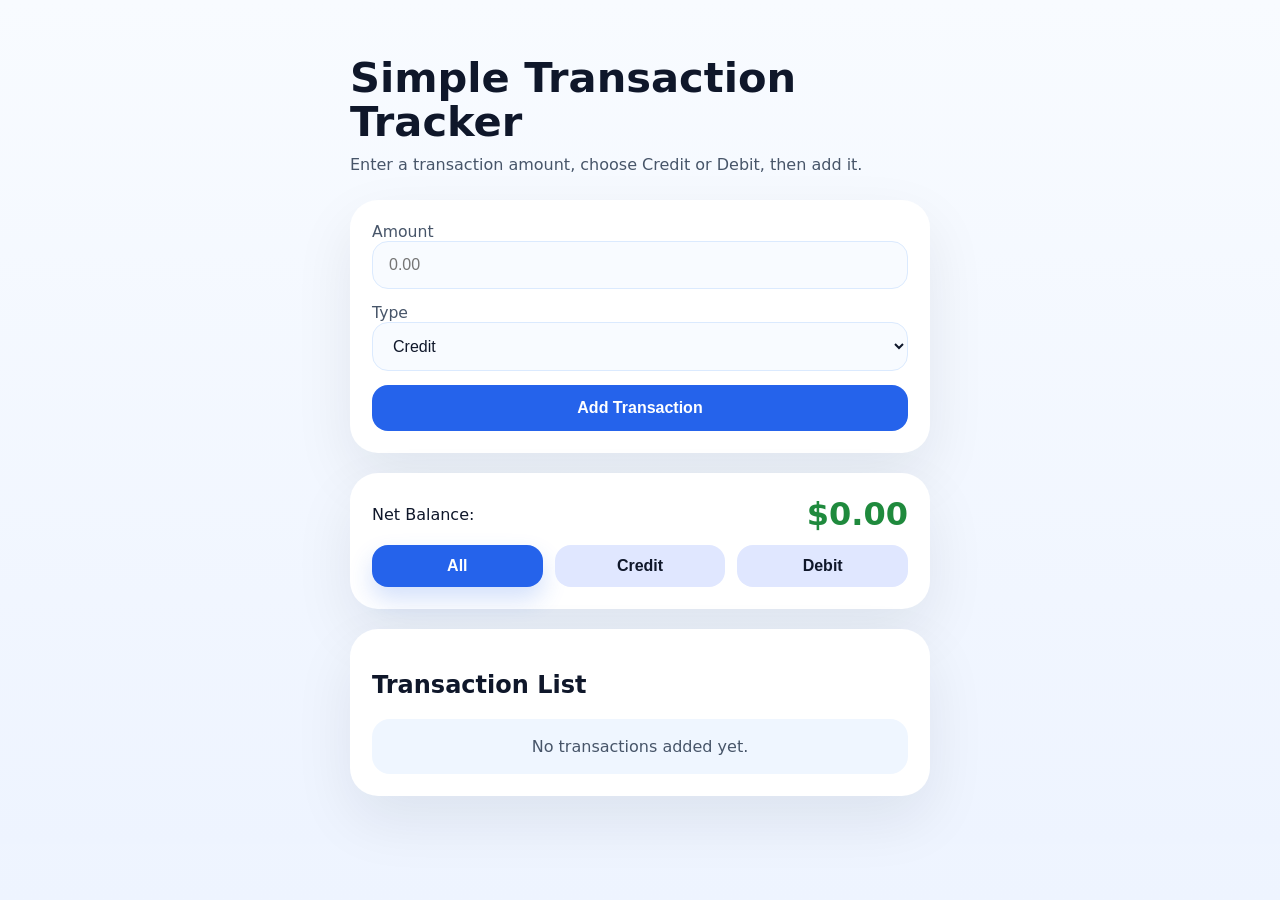
==== finance/home.html @ ed184b3a "Add Crypto countdown demo; simplify finance UI; style improvements" ====
<!DOCTYPE html>
<html lang="en">

<head>
  <meta charset="UTF-8" />
  <meta name="viewport" content="width=device-width, initial-scale=1.0" />
  <title>Simple Transaction Tracker</title>
  <link rel="stylesheet" href="style.css" />
</head>

<body>
  <div class="app">
    <h1>Simple Transaction Tracker</h1>
    <p class="intro">Enter a transaction amount, choose Credit or Debit, then add it.</p>

    <div class="card">
      <label>
        Amount
        <input id="amount" type="number" min="0.01" step="0.01" placeholder="0.00" />
      </label>

      <label>
        Type
        <select id="type">
          <option value="Credit">Credit</option>
          <option value="Debit">Debit</option>
        </select>
      </label>

      <button id="addBtn">Add Transaction</button>
    </div>

    <div class="card">
      <div class="balance-row">
        <span>Net Balance:</span>
        <strong id="balance">$0.00</strong>
      </div>

      <div class="filter-row">
        <button id="allBtn" class="active">All</button>
        <button id="creditBtn">Credit</button>
        <button id="debitBtn">Debit</button>
      </div>
    </div>

    <div class="card">
      <h2>Transaction List</h2>
      <ul id="transactionList" class="transaction-list"></ul>
    </div>
  </div>

  <script src="home.js"></script>
</body>

</html>
---- finance/style.css ----
:root {
  color-scheme: light;
  --bg: #eef4ff;
  --card: #ffffff;
  --text: #0f172a;
  --muted: #475569;
  --accent: #2563eb;
  --accent-soft: #e0e7ff;
  --success: #16a34a;
  --danger: #dc2626;
  --border: #dbeafe;
  --shadow: 0 24px 60px rgba(15, 23, 42, 0.08);
}

* {
  box-sizing: border-box;
}

html,
body {
  margin: 0;
  min-height: 100%;
  font-family: Inter, system-ui, -apple-system, BlinkMacSystemFont, "Segoe UI", sans-serif;
  background: linear-gradient(180deg, #f8fbff 0%, var(--bg) 100%);
  color: var(--text);
}

body {
  padding: 28px 16px;
}

.app {
  max-width: 580px;
  margin: 0 auto;
}

h1 {
  margin-bottom: 8px;
  font-size: clamp(2rem, 4vw, 2.6rem);
  line-height: 1.05;
}

.intro {
  margin: 0 0 22px;
  color: var(--muted);
  font-size: 1rem;
  line-height: 1.7;
}

.card {
  background: var(--card);
  border-radius: 28px;
  padding: 22px;
  box-shadow: var(--shadow);
  margin-bottom: 20px;
}

label {
  display: block;
  margin-bottom: 14px;
  color: var(--muted);
  font-size: 0.98rem;
}

input,
select {
  width: 100%;
  padding: 14px 16px;
  border-radius: 16px;
  border: 1px solid var(--border);
  background: #f8fbff;
  color: var(--text);
  font-size: 1rem;
  outline: none;
  transition: border-color 0.2s ease, box-shadow 0.2s ease;
}

input:focus,
select:focus {
  border-color: var(--accent);
  box-shadow: 0 0 0 4px rgba(37, 99, 235, 0.12);
}

button {
  width: 100%;
  padding: 14px 18px;
  border: none;
  border-radius: 16px;
  background: var(--accent);
  color: white;
  font-size: 1rem;
  font-weight: 600;
  cursor: pointer;
  transition: transform 0.2s ease, box-shadow 0.2s ease;
}

button:hover {
  transform: translateY(-1px);
  box-shadow: 0 14px 30px rgba(37, 99, 235, 0.18);
}

.filter-row {
  display: grid;
  grid-template-columns: repeat(3, minmax(0, 1fr));
  gap: 12px;
  margin-top: 12px;
}

.filter-row button {
  width: 100%;
  padding: 12px 16px;
  background: var(--accent-soft);
  color: var(--text);
  box-shadow: none;
}

.filter-row button.active {
  background: var(--accent);
  color: white;
  box-shadow: 0 12px 24px rgba(37, 99, 235, 0.2);
}

.balance-row {
  display: flex;
  justify-content: space-between;
  align-items: center;
  gap: 12px;
}

.balance-row strong {
  font-size: 2rem;
  color: var(--text);
}

.transaction-list {
  list-style: none;
  margin: 0;
  padding: 0;
}

.transaction-item {
  display: flex;
  justify-content: space-between;
  align-items: center;
  padding: 16px 18px;
  border-radius: 18px;
  background: #f8fbff;
  margin-bottom: 12px;
  border: 1px solid #e2e8f0;
}

.transaction-item.credit {
  border-left: 4px solid var(--success);
}

.transaction-item.debit {
  border-left: 4px solid var(--danger);
}

.transaction-item span {
  color: var(--text);
}

.transaction-empty {
  color: var(--muted);
  text-align: center;
  padding: 18px;
  border-radius: 18px;
  background: #eff6ff;
}

@media (max-width: 520px) {
  .filter-row {
    grid-template-columns: 1fr;
  }

  .balance-row {
    flex-direction: column;
    align-items: flex-start;
  }
}
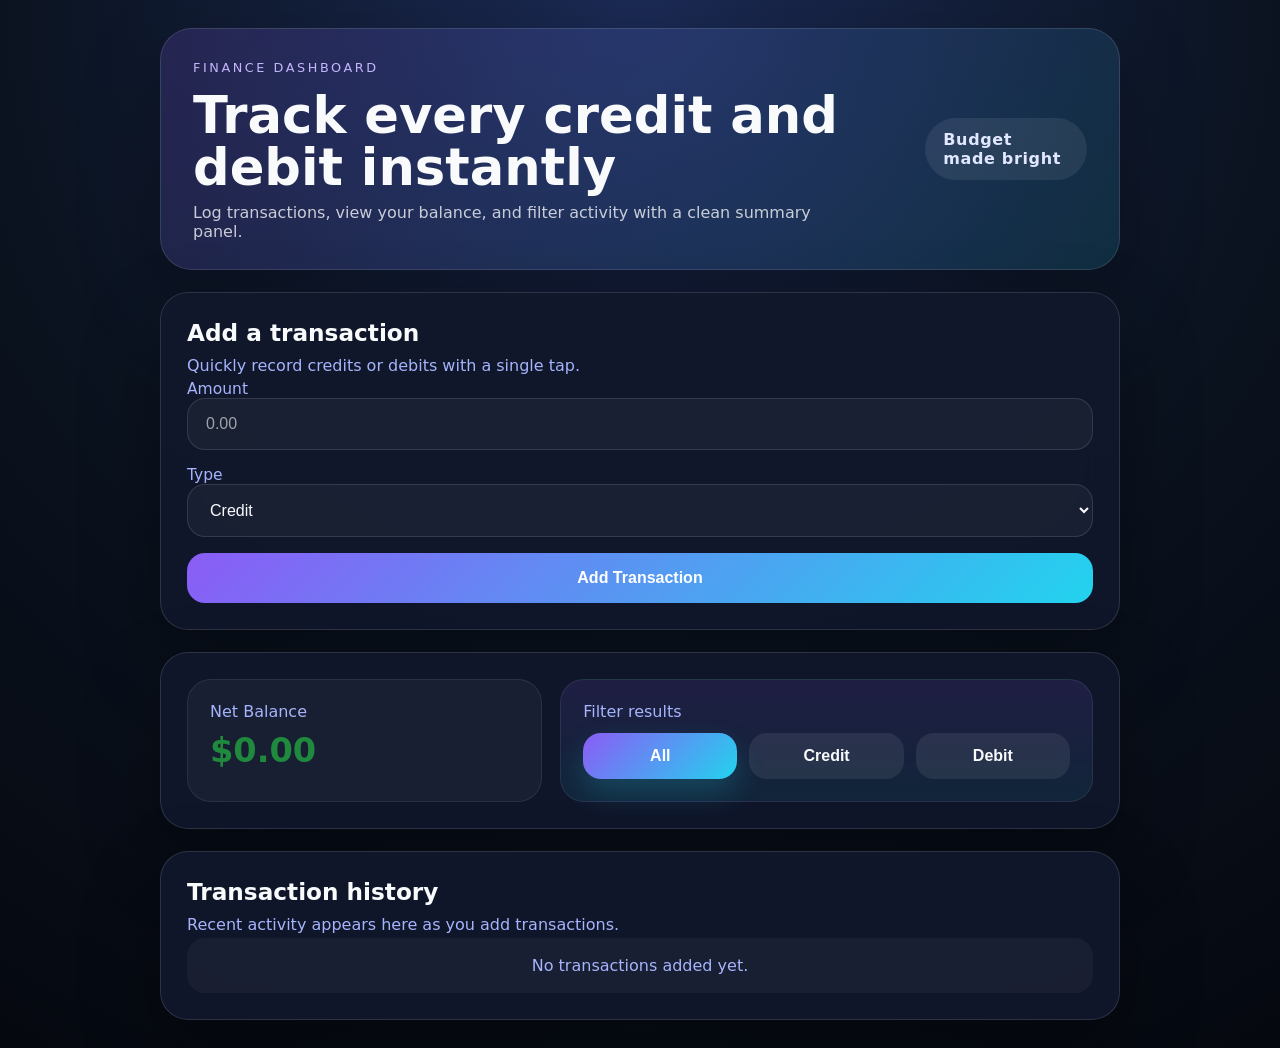
==== commit 165af230: "Update finance and crypto frontend layouts" ====
--- a/finance/home.html
+++ b/finance/home.html
@@ -4,21 +4,30 @@
 <head>
   <meta charset="UTF-8" />
   <meta name="viewport" content="width=device-width, initial-scale=1.0" />
-  <title>Simple Transaction Tracker</title>
+  <title>Smart Finance Tracker</title>
   <link rel="stylesheet" href="style.css" />
 </head>
 
 <body>
-  <div class="app">
-    <h1>Simple Transaction Tracker</h1>
-    <p class="intro">Enter a transaction amount, choose Credit or Debit, then add it.</p>
+  <div class="page-shell">
+    <header class="hero-card">
+      <div>
+        <span class="eyebrow">Finance Dashboard</span>
+        <h1>Track every credit and debit instantly</h1>
+        <p>Log transactions, view your balance, and filter activity with a clean summary panel.</p>
+      </div>
+      <div class="hero-pill">Budget made bright</div>
+    </header>
 
-    <div class="card">
+    <section class="card input-card">
+      <div class="card-heading">
+        <h2>Add a transaction</h2>
+        <p>Quickly record credits or debits with a single tap.</p>
+      </div>
       <label>
         Amount
         <input id="amount" type="number" min="0.01" step="0.01" placeholder="0.00" />
       </label>
-
       <label>
         Type
         <select id="type">
@@ -26,27 +35,33 @@
           <option value="Debit">Debit</option>
         </select>
       </label>
+      <button id="addBtn">Add Transaction</button>
+    </section>
 
-      <button id="addBtn">Add Transaction</button>
-    </div>
+    <section class="card overview-card">
+      <div class="overview-grid">
+        <div class="overview-item">
+          <span>Net Balance</span>
+          <strong id="balance">$0.00</strong>
+        </div>
+        <div class="overview-item accent">
+          <span>Filter results</span>
+          <div class="filter-row">
+            <button id="allBtn" class="active">All</button>
+            <button id="creditBtn">Credit</button>
+            <button id="debitBtn">Debit</button>
+          </div>
+        </div>
+      </div>
+    </section>
 
-    <div class="card">
-      <div class="balance-row">
-        <span>Net Balance:</span>
-        <strong id="balance">$0.00</strong>
+    <section class="card transaction-card">
+      <div class="card-heading">
+        <h2>Transaction history</h2>
+        <p>Recent activity appears here as you add transactions.</p>
       </div>
-
-      <div class="filter-row">
-        <button id="allBtn" class="active">All</button>
-        <button id="creditBtn">Credit</button>
-        <button id="debitBtn">Debit</button>
-      </div>
-    </div>
-
-    <div class="card">
-      <h2>Transaction List</h2>
       <ul id="transactionList" class="transaction-list"></ul>
-    </div>
+    </section>
   </div>
 
   <script src="home.js"></script>
--- a/finance/style.css
+++ b/finance/style.css
@@ -1,15 +1,16 @@
 :root {
-  color-scheme: light;
-  --bg: #eef4ff;
-  --card: #ffffff;
-  --text: #0f172a;
-  --muted: #475569;
-  --accent: #2563eb;
-  --accent-soft: #e0e7ff;
-  --success: #16a34a;
-  --danger: #dc2626;
-  --border: #dbeafe;
-  --shadow: 0 24px 60px rgba(15, 23, 42, 0.08);
+  color-scheme: dark;
+  --bg: #0b1320;
+  --surface: rgba(17, 24, 44, 0.95);
+  --panel: rgba(255, 255, 255, 0.06);
+  --text: #f8fafc;
+  --muted: #a5b4fc;
+  --accent: #8b5cf6;
+  --accent-2: #22d3ee;
+  --success: #34d399;
+  --danger: #fb7185;
+  --border: rgba(255, 255, 255, 0.12);
+  --shadow: 0 32px 80px rgba(0, 0, 0, 0.32);
 }
 
 * {
@@ -21,82 +22,162 @@
   margin: 0;
   min-height: 100%;
   font-family: Inter, system-ui, -apple-system, BlinkMacSystemFont, "Segoe UI", sans-serif;
-  background: linear-gradient(180deg, #f8fbff 0%, var(--bg) 100%);
+  background: radial-gradient(circle at top, #1b2a55 0%, #0b1320 52%, #05080f 100%);
   color: var(--text);
 }
 
 body {
-  padding: 28px 16px;
-}
-
-.app {
-  max-width: 580px;
+  display: flex;
+  justify-content: center;
+  padding: 28px 18px;
+}
+
+.page-shell {
+  width: min(960px, 100%);
   margin: 0 auto;
-}
-
-h1 {
-  margin-bottom: 8px;
-  font-size: clamp(2rem, 4vw, 2.6rem);
-  line-height: 1.05;
-}
-
-.intro {
-  margin: 0 0 22px;
-  color: var(--muted);
+  display: grid;
+  gap: 22px;
+}
+
+.hero-card {
+  display: flex;
+  justify-content: space-between;
+  align-items: center;
+  gap: 24px;
+  padding: 28px 32px;
+  border-radius: 32px;
+  background: linear-gradient(135deg, rgba(139, 92, 246, 0.18), rgba(34, 211, 238, 0.12));
+  border: 1px solid var(--border);
+  box-shadow: var(--shadow);
+}
+
+.eyebrow {
+  display: inline-flex;
+  margin-bottom: 14px;
+  color: #c4b5fd;
+  letter-spacing: 0.2em;
+  font-size: 0.8rem;
+  text-transform: uppercase;
+}
+
+.hero-card h1 {
+  margin: 0;
+  font-size: clamp(2rem, 4vw, 3.4rem);
+  line-height: 1.02;
+}
+
+.hero-card p {
+  margin: 10px 0 0;
+  max-width: 620px;
+  color: rgba(248, 250, 252, 0.78);
   font-size: 1rem;
+}
+
+.hero-pill {
+  padding: 12px 18px;
+  border-radius: 999px;
+  background: rgba(255, 255, 255, 0.08);
+  color: #e0e7ff;
+  font-weight: 700;
+  letter-spacing: 0.04em;
+}
+
+.card {
+  background: var(--surface);
+  border: 1px solid var(--border);
+  border-radius: 28px;
+  padding: 26px;
+  box-shadow: var(--shadow);
+  backdrop-filter: blur(18px);
+}
+
+.card-heading h2 {
+  margin: 0 0 6px;
+  font-size: 1.45rem;
+}
+
+.card-heading p {
+  margin: 0;
+  color: var(--muted);
   line-height: 1.7;
-}
-
-.card {
-  background: var(--card);
-  border-radius: 28px;
-  padding: 22px;
-  box-shadow: var(--shadow);
-  margin-bottom: 20px;
 }
 
 label {
   display: block;
-  margin-bottom: 14px;
-  color: var(--muted);
-  font-size: 0.98rem;
+  margin-bottom: 16px;
+  color: var(--muted);
+  font-size: 0.97rem;
 }
 
 input,
 select {
   width: 100%;
-  padding: 14px 16px;
-  border-radius: 16px;
-  border: 1px solid var(--border);
-  background: #f8fbff;
+  padding: 16px 18px;
+  border-radius: 18px;
+  border: 1px solid rgba(255, 255, 255, 0.12);
+  background: rgba(255, 255, 255, 0.04);
   color: var(--text);
   font-size: 1rem;
   outline: none;
   transition: border-color 0.2s ease, box-shadow 0.2s ease;
 }
 
+input::placeholder,
+select option {
+  color: rgba(248, 250, 252, 0.6);
+}
+
 input:focus,
 select:focus {
-  border-color: var(--accent);
-  box-shadow: 0 0 0 4px rgba(37, 99, 235, 0.12);
+  border-color: rgba(139, 92, 246, 0.9);
+  box-shadow: 0 0 0 4px rgba(139, 92, 246, 0.16);
 }
 
 button {
   width: 100%;
-  padding: 14px 18px;
+  padding: 16px 20px;
   border: none;
-  border-radius: 16px;
-  background: var(--accent);
+  border-radius: 18px;
+  background: linear-gradient(135deg, var(--accent), var(--accent-2));
   color: white;
   font-size: 1rem;
-  font-weight: 600;
+  font-weight: 700;
   cursor: pointer;
-  transition: transform 0.2s ease, box-shadow 0.2s ease;
+  transition: transform 0.2s ease, box-shadow 0.2s ease, opacity 0.2s ease;
 }
 
 button:hover {
-  transform: translateY(-1px);
-  box-shadow: 0 14px 30px rgba(37, 99, 235, 0.18);
+  transform: translateY(-2px);
+  box-shadow: 0 18px 35px rgba(34, 211, 238, 0.22);
+}
+
+.overview-grid {
+  display: grid;
+  grid-template-columns: 1fr 1.5fr;
+  gap: 18px;
+}
+
+.overview-item {
+  padding: 22px;
+  border-radius: 24px;
+  background: rgba(255, 255, 255, 0.04);
+  border: 1px solid rgba(255, 255, 255, 0.08);
+}
+
+.overview-item span {
+  display: block;
+  margin-bottom: 10px;
+  color: var(--muted);
+}
+
+.overview-item strong {
+  display: block;
+  font-size: 2.1rem;
+  color: #f8fafc;
+}
+
+.overview-item.accent {
+  background: linear-gradient(180deg, rgba(139, 92, 246, 0.12), rgba(34, 211, 238, 0.08));
 }
 
 .filter-row {
@@ -108,28 +189,16 @@
 
 .filter-row button {
   width: 100%;
-  padding: 12px 16px;
-  background: var(--accent-soft);
+  padding: 14px 16px;
+  background: rgba(255, 255, 255, 0.08);
   color: var(--text);
   box-shadow: none;
 }
 
 .filter-row button.active {
-  background: var(--accent);
+  background: linear-gradient(135deg, #8b5cf6, #22d3ee);
   color: white;
-  box-shadow: 0 12px 24px rgba(37, 99, 235, 0.2);
-}
-
-.balance-row {
-  display: flex;
-  justify-content: space-between;
-  align-items: center;
-  gap: 12px;
-}
-
-.balance-row strong {
-  font-size: 2rem;
-  color: var(--text);
+  box-shadow: 0 14px 30px rgba(34, 211, 238, 0.2);
 }
 
 .transaction-list {
@@ -142,11 +211,12 @@
   display: flex;
   justify-content: space-between;
   align-items: center;
-  padding: 16px 18px;
-  border-radius: 18px;
-  background: #f8fbff;
-  margin-bottom: 12px;
-  border: 1px solid #e2e8f0;
+  gap: 16px;
+  padding: 18px 20px;
+  border-radius: 22px;
+  background: rgba(255, 255, 255, 0.05);
+  margin-bottom: 14px;
+  border: 1px solid rgba(255, 255, 255, 0.08);
 }
 
 .transaction-item.credit {
@@ -166,16 +236,26 @@
   text-align: center;
   padding: 18px;
   border-radius: 18px;
-  background: #eff6ff;
-}
-
-@media (max-width: 520px) {
-  .filter-row {
+  background: rgba(255, 255, 255, 0.04);
+}
+
+@media (max-width: 820px) {
+  .overview-grid {
     grid-template-columns: 1fr;
   }
-
-  .balance-row {
+}
+
+@media (max-width: 620px) {
+  body {
+    padding: 18px 12px;
+  }
+
+  .hero-card {
     flex-direction: column;
     align-items: flex-start;
   }
-}
+
+  button {
+    width: 100%;
+  }
+}
